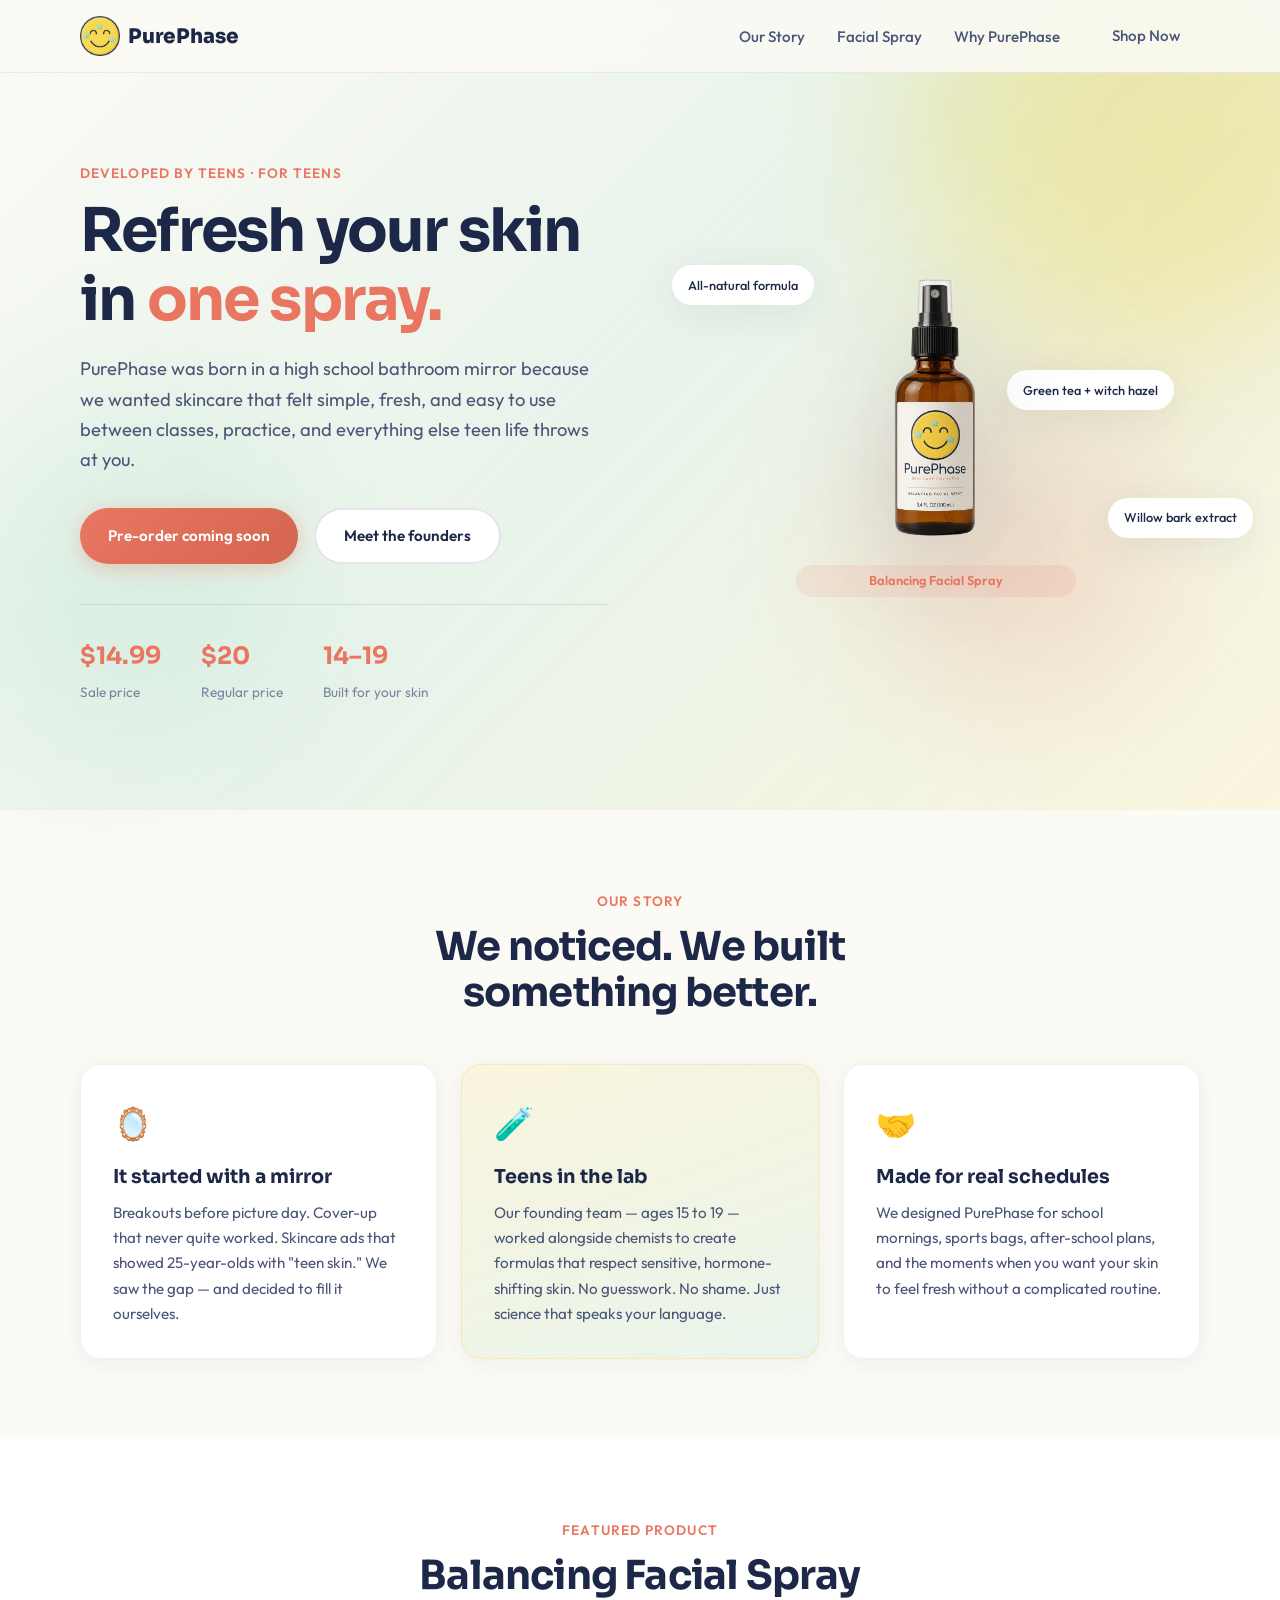
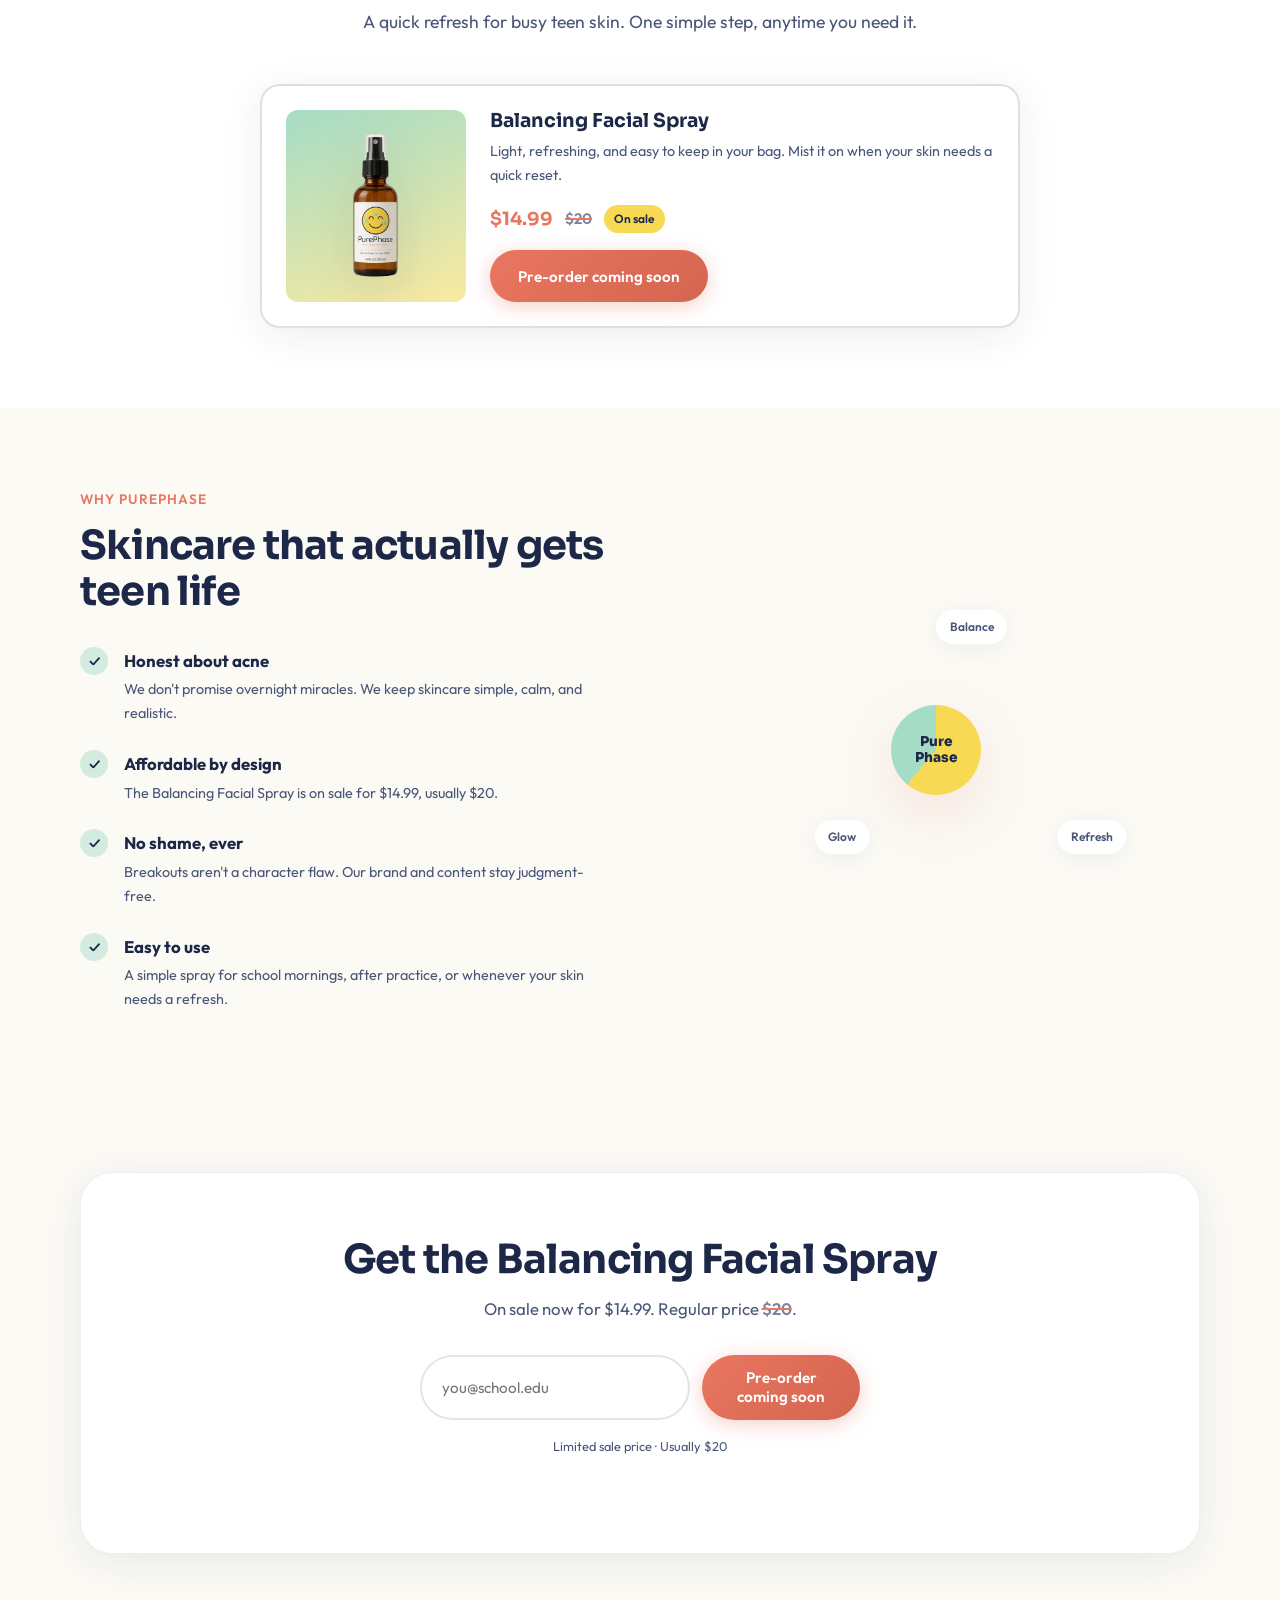
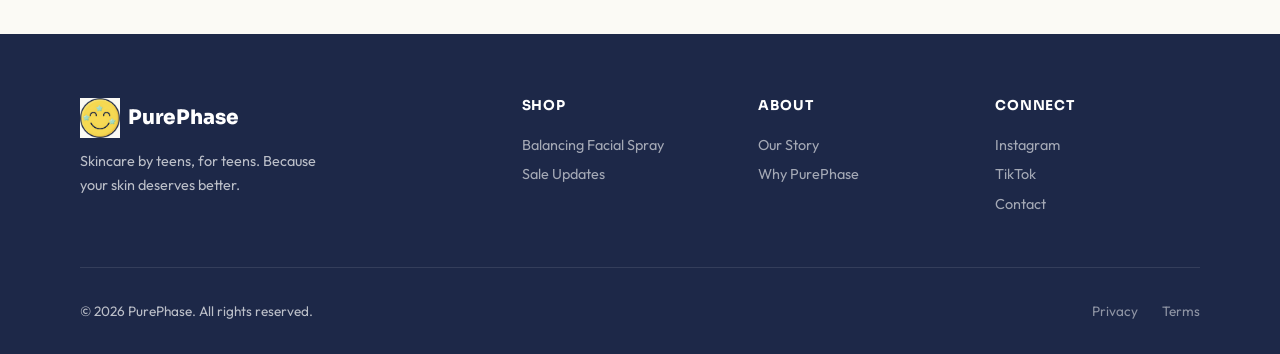
==== index.html @ f0540935 "Add files via upload" ====
<!DOCTYPE html>
<html lang="en">
<head>
  <meta charset="UTF-8">
  <meta name="viewport" content="width=device-width, initial-scale=1.0">
  <meta name="description" content="PurePhase — teen skincare featuring the Balancing Facial Spray. Developed by teens, for teens.">
  <title>PurePhase — Skincare by Teens, for Teens</title>
  <link rel="preconnect" href="https://fonts.googleapis.com">
  <link rel="preconnect" href="https://fonts.gstatic.com" crossorigin>
  <link href="https://fonts.googleapis.com/css2?family=Outfit:wght@300;400;500;600;700&family=Sora:wght@600;700;800&display=swap" rel="stylesheet">
  <link rel="stylesheet" href="styles.css">
</head>
<body>
  <div class="blob blob-1" aria-hidden="true"></div>
  <div class="blob blob-2" aria-hidden="true"></div>
  <div class="blob blob-3" aria-hidden="true"></div>

  <header class="header">
    <nav class="nav container">
      <a href="#" class="logo">
        <!-- Replace assets/images/logo.png with your real logo file -->
        <img src="assets/images/logo.png" alt="" class="logo-img" width="40" height="40">
        <span class="logo-text">PurePhase</span>
      </a>
      <button class="nav-toggle" aria-label="Open menu" aria-expanded="false">
        <span></span><span></span><span></span>
      </button>
      <ul class="nav-links">
        <li><a href="#story">Our Story</a></li>
        <li><a href="#products">Facial Spray</a></li>
        <li><a href="#values">Why PurePhase</a></li>
        <li><a href="#shop" class="btn btn-sm">Shop Now</a></li>
      </ul>
    </nav>
  </header>

  <main>
    <section class="hero">
      <div class="container hero-grid">
        <div class="hero-content">
          <p class="eyebrow">Developed by teens · For teens</p>
          <h1>Refresh your skin in <em>one spray.</em></h1>
          <p class="hero-lead">
            PurePhase was born in a high school bathroom mirror because we wanted skincare that felt simple,
            fresh, and easy to use between classes, practice, and everything else teen life throws at you.
          </p>
          <div class="hero-actions">
            <a href="#shop" class="btn btn-primary">Pre-order coming soon</a>
            <a href="#story" class="btn btn-ghost">Meet the founders</a>
          </div>
          <div class="hero-stats">
            <div class="stat">
              <strong>$14.99</strong>
              <span>Sale price</span>
            </div>
            <div class="stat">
              <strong>$20</strong>
              <span>Regular price</span>
            </div>
            <div class="stat">
              <strong>14–19</strong>
              <span>Built for your skin</span>
            </div>
          </div>
        </div>
        <div class="hero-visual">
          <div class="product-showcase">
            <div class="product-card product-card-main">
              <!-- Replace assets/images/bottle-hero.png with your real product photo -->
              <img
                src="assets/images/bottle-hero.png"
                alt="PurePhase Balancing Facial Spray bottle"
                class="bottle-photo"
                width="280"
                height="420"
              >
              <p class="product-tag">Balancing Facial Spray</p>
            </div>
            <div class="floating-badge badge-1">All-natural formula</div>
            <div class="floating-badge badge-2">Willow bark extract</div>
            <div class="floating-badge badge-3">Green tea + witch hazel</div>
          </div>
        </div>
      </div>
    </section>

    <section id="story" class="story section">
      <div class="container">
        <div class="section-header">
          <p class="eyebrow">Our story</p>
          <h2>We noticed. We built something better.</h2>
        </div>
        <div class="story-grid">
          <div class="story-card">
            <div class="story-icon">🪞</div>
            <h3>It started with a mirror</h3>
            <p>
              Breakouts before picture day. Cover-up that never quite worked. Skincare ads that showed
              25-year-olds with "teen skin." We saw the gap — and decided to fill it ourselves.
            </p>
          </div>
          <div class="story-card story-card-featured">
            <div class="story-icon">🧪</div>
            <h3>Teens in the lab</h3>
            <p>
              Our founding team — ages 15 to 19 — worked alongside chemists to create formulas that
              respect sensitive, hormone-shifting skin. No guesswork. No shame. Just science that speaks your language.
            </p>
          </div>
          <div class="story-card">
            <div class="story-icon">🤝</div>
            <h3>Made for real schedules</h3>
            <p>
              We designed PurePhase for school mornings, sports bags, after-school plans, and the moments
              when you want your skin to feel fresh without a complicated routine.
            </p>
          </div>
        </div>
      </div>
    </section>

    <section id="products" class="products section">
      <div class="container">
        <div class="section-header">
          <p class="eyebrow">Featured product</p>
          <h2>Balancing Facial Spray</h2>
          <p class="section-sub">A quick refresh for busy teen skin. One simple step, anytime you need it.</p>
        </div>
        <div class="product-grid product-grid-single">
          <article class="product-item product-item-featured">
            <div class="product-item-visual product-photo-frame phase-spray">
              <img
                src="assets/images/bottle-hero.png"
                alt="PurePhase Balancing Facial Spray bottle"
                class="product-item-photo"
                width="500"
                height="500"
              >
            </div>
            <div class="product-item-info">
              <h3>Balancing Facial Spray</h3>
              <p>Light, refreshing, and easy to keep in your bag. Mist it on when your skin needs a quick reset.</p>
              <div class="product-meta">
                <span class="price">$14.99</span>
                <span class="old-price">$20</span>
                <span class="badge-accent">On sale</span>
              </div>
              <a href="#shop" class="btn btn-primary product-preorder">Pre-order coming soon</a>
            </div>
          </article>
        </div>
      </div>
    </section>

    <section id="values" class="values section">
      <div class="container values-inner">
        <div class="values-content">
          <p class="eyebrow">Why PurePhase</p>
          <h2>Skincare that actually gets teen life</h2>
          <ul class="values-list">
            <li>
              <span class="check">✓</span>
              <div>
                <strong>Honest about acne</strong>
                <p>We don't promise overnight miracles. We keep skincare simple, calm, and realistic.</p>
              </div>
            </li>
            <li>
              <span class="check">✓</span>
              <div>
                <strong>Affordable by design</strong>
                <p>The Balancing Facial Spray is on sale for $14.99, usually $20.</p>
              </div>
            </li>
            <li>
              <span class="check">✓</span>
              <div>
                <strong>No shame, ever</strong>
                <p>Breakouts aren't a character flaw. Our brand and content stay judgment-free.</p>
              </div>
            </li>
            <li>
              <span class="check">✓</span>
              <div>
                <strong>Easy to use</strong>
                <p>A simple spray for school mornings, after practice, or whenever your skin needs a refresh.</p>
              </div>
            </li>
          </ul>
        </div>
        <div class="values-visual">
          <div class="ingredient-orbit">
            <div class="orbit-center">Pure<br>Phase</div>
            <span class="orbit-item" style="--i:0">Balance</span>
            <span class="orbit-item" style="--i:1">Refresh</span>
            <span class="orbit-item" style="--i:2">Glow</span>
          </div>
        </div>
      </div>
    </section>

    <section id="shop" class="cta section">
      <div class="container cta-inner">
        <h2>Get the Balancing Facial Spray</h2>
        <p>On sale now for $14.99. Regular price <span class="old-price old-price-inline">$20</span>.</p>
        <form class="signup-form" action="#" method="post">
          <label for="email" class="sr-only">Email address</label>
          <input type="email" id="email" name="email" placeholder="you@school.edu" required>
          <button type="submit" class="btn btn-primary">Pre-order coming soon</button>
        </form>
        <p class="cta-note">Limited sale price · Usually $20</p>
      </div>
    </section>
  </main>

  <footer class="footer">
    <div class="container footer-grid">
      <div class="footer-brand">
        <a href="#" class="logo">
          <img src="assets/images/logo.png" alt="" class="logo-img" width="40" height="40">
          <span class="logo-text">PurePhase</span>
        </a>
        <p>Skincare by teens, for teens. Because your skin deserves better.</p>
      </div>
      <div class="footer-links">
        <h4>Shop</h4>
        <ul>
          <li><a href="#products">Balancing Facial Spray</a></li>
          <li><a href="#shop">Sale Updates</a></li>
        </ul>
      </div>
      <div class="footer-links">
        <h4>About</h4>
        <ul>
          <li><a href="#story">Our Story</a></li>
          <li><a href="#values">Why PurePhase</a></li>
        </ul>
      </div>
      <div class="footer-links">
        <h4>Connect</h4>
        <ul>
          <li><a href="#">Instagram</a></li>
          <li><a href="#">TikTok</a></li>
          <li><a href="#">Contact</a></li>
        </ul>
      </div>
    </div>
    <div class="container footer-bottom">
      <p>&copy; 2026 PurePhase. All rights reserved.</p>
      <div class="footer-legal">
        <a href="#">Privacy</a>
        <a href="#">Terms</a>
      </div>
    </div>
  </footer>

  <script src="script.js"></script>
</body>
</html>
---- styles.css ----
/* ── PurePhase Design System ── */
:root {
  --cream: #fbfaf5;
  --white: #ffffff;
  --ink: #1d2848;
  --ink-muted: #4a5678;
  --ink-light: #7a849c;

  --accent: #e97661;
  --accent-deep: #d4654f;
  --logo-gold: #f7d953;
  --logo-mint: #a5dcc5;

  --gradient-hero: linear-gradient(135deg, #fbfaf5 0%, rgba(165, 220, 197, 0.22) 50%, rgba(247, 217, 83, 0.14) 100%);
  --gradient-btn: linear-gradient(135deg, var(--accent), var(--accent-deep));
  --gradient-card: linear-gradient(160deg, rgba(247, 217, 83, 0.14), rgba(165, 220, 197, 0.2));
  --gradient-logo: conic-gradient(var(--logo-gold) 0deg 220deg, var(--logo-mint) 220deg 360deg);

  --radius-sm: 12px;
  --radius-md: 20px;
  --radius-lg: 32px;
  --radius-full: 9999px;

  --shadow-soft: 0 4px 24px rgba(29, 40, 72, 0.06);
  --shadow-card: 0 8px 40px rgba(29, 40, 72, 0.08);
  --shadow-lift: 0 20px 60px rgba(233, 118, 97, 0.18);

  --font-display: 'Sora', system-ui, sans-serif;
  --font-body: 'Outfit', system-ui, sans-serif;

  --header-h: 72px;
}

*, *::before, *::after {
  box-sizing: border-box;
  margin: 0;
  padding: 0;
}

html {
  scroll-behavior: smooth;
}

body {
  font-family: var(--font-body);
  font-size: 1.05rem;
  line-height: 1.65;
  color: var(--ink);
  background: var(--cream);
  overflow-x: hidden;
}

.container {
  width: min(1120px, 92vw);
  margin-inline: auto;
}

.sr-only {
  position: absolute;
  width: 1px;
  height: 1px;
  padding: 0;
  margin: -1px;
  overflow: hidden;
  clip: rect(0, 0, 0, 0);
  border: 0;
}

/* ── Background blobs ── */
.blob {
  position: fixed;
  border-radius: 50%;
  filter: blur(80px);
  opacity: 0.45;
  pointer-events: none;
  z-index: -1;
}

.blob-1 {
  width: 480px;
  height: 480px;
  background: var(--logo-gold);
  top: -120px;
  right: -100px;
  animation: float 18s ease-in-out infinite;
}

.blob-2 {
  width: 360px;
  height: 360px;
  background: var(--logo-mint);
  bottom: 20%;
  left: -80px;
  animation: float 22s ease-in-out infinite reverse;
}

.blob-3 {
  width: 280px;
  height: 280px;
  background: var(--accent);
  top: 45%;
  right: 10%;
  animation: float 16s ease-in-out infinite 2s;
  opacity: 0.25;
}

@keyframes float {
  0%, 100% { transform: translate(0, 0) scale(1); }
  33% { transform: translate(30px, -20px) scale(1.05); }
  66% { transform: translate(-20px, 15px) scale(0.95); }
}

/* ── Typography ── */
h1, h2, h3, h4 {
  font-family: var(--font-display);
  line-height: 1.15;
  font-weight: 700;
}

h1 {
  font-size: clamp(2.4rem, 5.5vw, 3.75rem);
  letter-spacing: -0.03em;
}

h1 em {
  font-style: normal;
  color: var(--accent);
}

h2 {
  font-size: clamp(1.75rem, 3.5vw, 2.5rem);
  letter-spacing: -0.02em;
}

h3 {
  font-size: 1.2rem;
}

.eyebrow {
  font-size: 0.85rem;
  font-weight: 600;
  letter-spacing: 0.08em;
  text-transform: uppercase;
  color: var(--accent);
  margin-bottom: 0.75rem;
}

.section-sub {
  color: var(--ink-muted);
  margin-top: 0.5rem;
  font-size: 1.1rem;
}

/* ── Buttons ── */
.btn {
  display: inline-flex;
  align-items: center;
  justify-content: center;
  padding: 0.85rem 1.75rem;
  border-radius: var(--radius-full);
  font-family: var(--font-body);
  font-size: 0.95rem;
  font-weight: 600;
  text-decoration: none;
  border: none;
  cursor: pointer;
  transition: transform 0.2s, box-shadow 0.2s;
}

.btn:hover {
  transform: translateY(-2px);
}

.btn-primary {
  background: var(--gradient-btn);
  color: var(--white);
  box-shadow: 0 4px 20px rgba(233, 118, 97, 0.35);
}

.btn-primary:hover {
  box-shadow: var(--shadow-lift);
}

.btn:disabled,
.btn[aria-disabled="true"] {
  cursor: not-allowed;
  opacity: 0.78;
  transform: none;
}

.btn:disabled:hover,
.btn[aria-disabled="true"]:hover {
  box-shadow: 0 4px 20px rgba(233, 118, 97, 0.35);
  transform: none;
}

.btn-ghost {
  background: var(--white);
  color: var(--ink);
  border: 2px solid rgba(29, 40, 72, 0.12);
}

.btn-sm {
  padding: 0.55rem 1.25rem;
  font-size: 0.875rem;
}

/* ── Header ── */
.header {
  position: fixed;
  top: 0;
  left: 0;
  right: 0;
  z-index: 100;
  background: rgba(251, 250, 245, 0.88);
  backdrop-filter: blur(16px);
  border-bottom: 1px solid rgba(29, 40, 72, 0.08);
}

.nav {
  display: flex;
  align-items: center;
  justify-content: space-between;
  height: var(--header-h);
}

.logo {
  display: flex;
  align-items: center;
  gap: 0.5rem;
  font-family: var(--font-display);
  font-weight: 800;
  font-size: 1.25rem;
  color: var(--ink);
  text-decoration: none;
}

.logo-img {
  display: block;
  flex-shrink: 0;
  width: 40px;
  height: 40px;
  object-fit: contain;
}

/* Hide the text label if your logo file is a full wordmark */
.logo.logo-full .logo-text {
  display: none;
}

.logo.logo-full .logo-img {
  width: auto;
  height: 36px;
  max-width: 160px;
}

.nav-links {
  display: flex;
  align-items: center;
  gap: 2rem;
  list-style: none;
}

.nav-links a {
  color: var(--ink-muted);
  text-decoration: none;
  font-weight: 500;
  font-size: 0.95rem;
  transition: color 0.2s;
}

.nav-links a:hover {
  color: var(--accent);
}

.nav-toggle {
  display: none;
  flex-direction: column;
  gap: 5px;
  background: none;
  border: none;
  cursor: pointer;
  padding: 4px;
}

.nav-toggle span {
  display: block;
  width: 24px;
  height: 2px;
  background: var(--ink);
  border-radius: 2px;
  transition: transform 0.3s, opacity 0.3s;
}

/* ── Hero ── */
.hero {
  padding: calc(var(--header-h) + 4rem) 0 5rem;
  background: var(--gradient-hero);
  min-height: 90vh;
  display: flex;
  align-items: center;
}

.hero-grid {
  display: grid;
  grid-template-columns: 1fr 1fr;
  gap: 4rem;
  align-items: center;
}

.hero-lead {
  font-size: 1.15rem;
  color: var(--ink-muted);
  margin: 1.25rem 0 2rem;
  max-width: 32rem;
}

.hero-actions {
  display: flex;
  flex-wrap: wrap;
  gap: 1rem;
  margin-bottom: 2.5rem;
}

.hero-stats {
  display: flex;
  gap: 2.5rem;
  padding-top: 2rem;
  border-top: 1px solid rgba(29, 40, 72, 0.1);
}

.stat strong {
  display: block;
  font-family: var(--font-display);
  font-size: 1.5rem;
  color: var(--accent);
}

.stat span {
  font-size: 0.85rem;
  color: var(--ink-light);
}

/* Product showcase */
.product-showcase {
  position: relative;
  display: flex;
  justify-content: center;
  align-items: center;
  min-height: 420px;
}

.product-card-main {
  position: relative;
  z-index: 2;
  text-align: center;
}

.bottle-photo {
  display: block;
  width: min(280px, 70vw);
  height: auto;
  margin: 0 auto;
  object-fit: contain;
  filter: drop-shadow(0 24px 48px rgba(29, 40, 72, 0.15));
}

.product-tag {
  text-align: center;
  margin-top: 1rem;
  font-size: 0.8rem;
  font-weight: 600;
  color: var(--accent);
  background: rgba(233, 118, 97, 0.12);
  padding: 0.35rem 1rem;
  border-radius: var(--radius-full);
  display: inline-block;
  width: 100%;
}

.floating-badge {
  position: absolute;
  background: var(--white);
  padding: 0.6rem 1rem;
  border-radius: var(--radius-full);
  font-size: 0.8rem;
  font-weight: 500;
  box-shadow: var(--shadow-card);
  white-space: nowrap;
  animation: bob 4s ease-in-out infinite;
}

.badge-1 { top: 10%; left: 0; animation-delay: 0s; }
.badge-2 { bottom: 25%; right: -10%; animation-delay: 1s; }
.badge-3 { top: 35%; right: 5%; animation-delay: 2s; }

@keyframes bob {
  0%, 100% { transform: translateY(0); }
  50% { transform: translateY(-8px); }
}

/* ── Sections ── */
.section {
  padding: 5rem 0;
}

.section-header {
  text-align: center;
  max-width: 560px;
  margin: 0 auto 3rem;
}

/* ── Story ── */
.story-grid {
  display: grid;
  grid-template-columns: repeat(3, 1fr);
  gap: 1.5rem;
}

.story-card {
  background: var(--white);
  border-radius: var(--radius-md);
  padding: 2rem;
  box-shadow: var(--shadow-soft);
  border: 1px solid rgba(29, 40, 72, 0.06);
  transition: transform 0.3s, box-shadow 0.3s;
}

.story-card:hover {
  transform: translateY(-4px);
  box-shadow: var(--shadow-card);
}

.story-card-featured {
  background: var(--gradient-card);
  border-color: rgba(247, 217, 83, 0.35);
}

.story-icon {
  font-size: 2rem;
  margin-bottom: 1rem;
}

.story-card h3 {
  margin-bottom: 0.75rem;
}

.story-card p {
  color: var(--ink-muted);
  font-size: 0.95rem;
}

/* ── Products ── */
.products {
  background: var(--white);
}

.product-grid {
  display: grid;
  grid-template-columns: repeat(2, 1fr);
  gap: 1.5rem;
}

.product-grid-single {
  grid-template-columns: minmax(0, 760px);
  justify-content: center;
}

.product-item {
  display: flex;
  gap: 1.5rem;
  background: var(--cream);
  border-radius: var(--radius-md);
  padding: 1.5rem;
  border: 1px solid rgba(29, 40, 72, 0.06);
  transition: transform 0.3s, box-shadow 0.3s;
}

.product-item:hover {
  transform: translateY(-3px);
  box-shadow: var(--shadow-soft);
}

.product-item-bundle {
  grid-column: 1 / -1;
  background: var(--gradient-card);
  border-color: rgba(165, 220, 197, 0.4);
}

.product-item-featured {
  background: var(--white);
  border: 2px solid rgba(29, 40, 72, 0.14);
  box-shadow: var(--shadow-card);
}

.product-item-visual {
  flex-shrink: 0;
  width: 180px;
  aspect-ratio: 1 / 1;
  border-radius: var(--radius-sm);
  display: flex;
  align-items: center;
  justify-content: center;
  padding: 0.75rem;
}

.product-photo-frame {
  overflow: hidden;
}

.product-item-photo {
  display: block;
  width: 100%;
  height: 100%;
  object-fit: contain;
  filter: drop-shadow(0 14px 24px rgba(29, 40, 72, 0.12));
}

.phase-1 { background: linear-gradient(160deg, rgba(165, 220, 197, 0.5), var(--logo-mint)); }
.phase-2 { background: linear-gradient(160deg, rgba(247, 217, 83, 0.4), var(--logo-gold)); }
.phase-3 { background: linear-gradient(160deg, rgba(233, 118, 97, 0.25), rgba(233, 118, 97, 0.45)); }
.phase-bundle { background: linear-gradient(160deg, var(--logo-mint), var(--logo-gold), rgba(233, 118, 97, 0.3)); }
.phase-spray { background: linear-gradient(160deg, var(--logo-mint), rgba(247, 217, 83, 0.55)); }

.step {
  font-family: var(--font-display);
  font-weight: 800;
  font-size: 1.25rem;
  color: rgba(29, 40, 72, 0.2);
}

.product-item-info h3 {
  margin-bottom: 0.5rem;
}

.product-item-info p {
  color: var(--ink-muted);
  font-size: 0.9rem;
  margin-bottom: 1rem;
}

.product-meta {
  display: flex;
  align-items: center;
  gap: 0.75rem;
}

.product-preorder {
  margin-top: 1rem;
}

.price {
  font-family: var(--font-display);
  font-weight: 700;
  font-size: 1.15rem;
  color: var(--accent);
}

.old-price {
  color: var(--ink-light);
  font-size: 0.95rem;
  font-weight: 600;
  display: inline-block;
  text-decoration: line-through;
  text-decoration-thickness: 2px;
  text-decoration-color: var(--accent);
}

.old-price-inline {
  font-size: inherit;
}

.badge-soft {
  font-size: 0.75rem;
  font-weight: 500;
  padding: 0.25rem 0.65rem;
  background: rgba(165, 220, 197, 0.35);
  color: var(--ink);
  border-radius: var(--radius-full);
}

.badge-accent {
  font-size: 0.75rem;
  font-weight: 600;
  padding: 0.25rem 0.65rem;
  background: var(--logo-gold);
  color: var(--ink);
  border-radius: var(--radius-full);
}

/* ── Values ── */
.values-inner {
  display: grid;
  grid-template-columns: 1fr 1fr;
  gap: 4rem;
  align-items: center;
}

.values-list {
  list-style: none;
  margin-top: 2rem;
  display: flex;
  flex-direction: column;
  gap: 1.5rem;
}

.values-list li {
  display: flex;
  gap: 1rem;
  align-items: flex-start;
}

.check {
  flex-shrink: 0;
  width: 28px;
  height: 28px;
  display: flex;
  align-items: center;
  justify-content: center;
  background: rgba(165, 220, 197, 0.45);
  color: var(--ink);
  border-radius: 50%;
  font-size: 0.85rem;
  font-weight: 700;
}

.values-list strong {
  display: block;
  margin-bottom: 0.25rem;
}

.values-list p {
  color: var(--ink-muted);
  font-size: 0.9rem;
}

/* Ingredient orbit */
.ingredient-orbit {
  position: relative;
  --orbit-radius: 140px;
  width: 320px;
  height: 320px;
  margin: 0 auto;
}

.orbit-center {
  position: absolute;
  top: 50%;
  left: 50%;
  transform: translate(-50%, -50%);
  width: 90px;
  height: 90px;
  background: var(--gradient-logo);
  color: var(--ink);
  border-radius: 50%;
  display: flex;
  align-items: center;
  justify-content: center;
  font-family: var(--font-display);
  font-weight: 800;
  font-size: 0.85rem;
  text-align: center;
  line-height: 1.2;
  box-shadow: var(--shadow-lift);
}

.orbit-item {
  position: absolute;
  top: 50%;
  left: 50%;
  padding: 0.45rem 0.85rem;
  background: var(--white);
  border-radius: var(--radius-full);
  font-size: 0.75rem;
  font-weight: 600;
  color: var(--ink-muted);
  box-shadow: var(--shadow-soft);
  white-space: nowrap;
  transform: rotate(calc(var(--i) * 120deg)) translateY(calc(var(--orbit-radius) * -1)) rotate(calc(var(--i) * -120deg));
  animation: orbit 30s linear infinite;
}

@keyframes orbit {
  from { transform: rotate(calc(var(--i) * 120deg)) translateY(calc(var(--orbit-radius) * -1)) rotate(calc(var(--i) * -120deg)); }
  to { transform: rotate(calc(var(--i) * 120deg + 360deg)) translateY(calc(var(--orbit-radius) * -1)) rotate(calc(var(--i) * -120deg - 360deg)); }
}

/* ── CTA ── */
.cta-inner {
  text-align: center;
  background: var(--white);
  border-radius: var(--radius-lg);
  padding: 4rem 2rem;
  box-shadow: var(--shadow-card);
  border: 1px solid rgba(29, 40, 72, 0.08);
}

.cta-inner h2 {
  margin-bottom: 0.75rem;
}

.cta-inner > p {
  color: var(--ink-muted);
  max-width: 480px;
  margin: 0 auto 2rem;
}

.signup-form {
  display: flex;
  gap: 0.75rem;
  max-width: 440px;
  margin: 0 auto 1rem;
}

.signup-form input {
  flex: 1;
  padding: 0.85rem 1.25rem;
  border: 2px solid rgba(29, 40, 72, 0.12);
  border-radius: var(--radius-full);
  font-family: var(--font-body);
  font-size: 0.95rem;
  outline: none;
  transition: border-color 0.2s;
}

.signup-form input:focus {
  border-color: var(--accent);
}

.cta-note {
  font-size: 0.8rem;
  color: var(--ink-light);
}

/* ── Footer ── */
.footer {
  background: var(--ink);
  color: rgba(255, 255, 255, 0.7);
  padding: 4rem 0 2rem;
}

.footer .logo {
  color: var(--white);
  margin-bottom: 0.75rem;
}

.footer-brand p {
  font-size: 0.9rem;
  max-width: 260px;
}

.footer-grid {
  display: grid;
  grid-template-columns: 2fr 1fr 1fr 1fr;
  gap: 2rem;
  margin-bottom: 3rem;
}

.footer-links h4 {
  color: var(--white);
  font-size: 0.85rem;
  margin-bottom: 1rem;
  text-transform: uppercase;
  letter-spacing: 0.06em;
}

.footer-links ul {
  list-style: none;
}

.footer-links a {
  color: rgba(255, 255, 255, 0.6);
  text-decoration: none;
  font-size: 0.9rem;
  line-height: 2;
  transition: color 0.2s;
}

.footer-links a:hover {
  color: var(--logo-gold);
}

.footer-bottom {
  display: flex;
  justify-content: space-between;
  align-items: center;
  padding-top: 2rem;
  border-top: 1px solid rgba(255, 255, 255, 0.1);
  font-size: 0.85rem;
}

.footer-legal {
  display: flex;
  gap: 1.5rem;
}

.footer-legal a {
  color: rgba(255, 255, 255, 0.5);
  text-decoration: none;
}

.footer-legal a:hover {
  color: var(--logo-gold);
}

/* ── Scroll reveal ── */
.reveal {
  opacity: 0;
  transform: translateY(24px);
  transition: opacity 0.6s ease, transform 0.6s ease;
}

.reveal.visible {
  opacity: 1;
  transform: translateY(0);
}

/* ── Responsive ── */
@media (max-width: 900px) {
  .hero-grid,
  .values-inner {
    grid-template-columns: 1fr;
    gap: 3rem;
  }

  .hero-visual {
    order: -1;
  }

  .product-showcase {
    min-height: 320px;
  }

  .story-grid {
    grid-template-columns: 1fr;
  }

  .product-grid {
    grid-template-columns: 1fr;
  }

  .footer-grid {
    grid-template-columns: 1fr 1fr;
  }

  .ingredient-orbit {
    --orbit-radius: 120px;
    width: 280px;
    height: 280px;
  }
}

@media (max-width: 640px) {
  .nav-toggle {
    display: flex;
  }

  .nav-links {
    position: fixed;
    top: var(--header-h);
    left: 0;
    right: 0;
    flex-direction: column;
    background: rgba(251, 250, 245, 0.98);
    backdrop-filter: blur(16px);
    padding: 1.5rem;
    gap: 1rem;
    border-bottom: 1px solid rgba(29, 40, 72, 0.08);
    transform: translateY(-120%);
    opacity: 0;
    pointer-events: none;
    transition: transform 0.3s, opacity 0.3s;
  }

  .nav-links.open {
    transform: translateY(0);
    opacity: 1;
    pointer-events: auto;
  }

  .nav-toggle[aria-expanded="true"] span:nth-child(1) {
    transform: translateY(7px) rotate(45deg);
  }

  .nav-toggle[aria-expanded="true"] span:nth-child(2) {
    opacity: 0;
  }

  .nav-toggle[aria-expanded="true"] span:nth-child(3) {
    transform: translateY(-7px) rotate(-45deg);
  }

  .hero-stats {
    flex-direction: column;
    gap: 1rem;
  }

  .product-item {
    flex-direction: column;
  }

  .product-item-visual {
    width: 100%;
    max-width: 220px;
    margin-inline: auto;
  }

  .product-meta {
    flex-wrap: wrap;
  }

  .signup-form {
    flex-direction: column;
  }

  .footer-grid {
    grid-template-columns: 1fr;
  }

  .footer-bottom {
    flex-direction: column;
    gap: 1rem;
    text-align: center;
  }

  .floating-badge {
    font-size: 0.7rem;
    padding: 0.45rem 0.75rem;
  }

  .badge-2 { right: 0; }
}

@media (prefers-reduced-motion: reduce) {
  html {
    scroll-behavior: auto;
  }

  *,
  *::before,
  *::after {
    animation-duration: 0.01ms !important;
    animation-iteration-count: 1 !important;
    transition-duration: 0.01ms !important;
  }
}
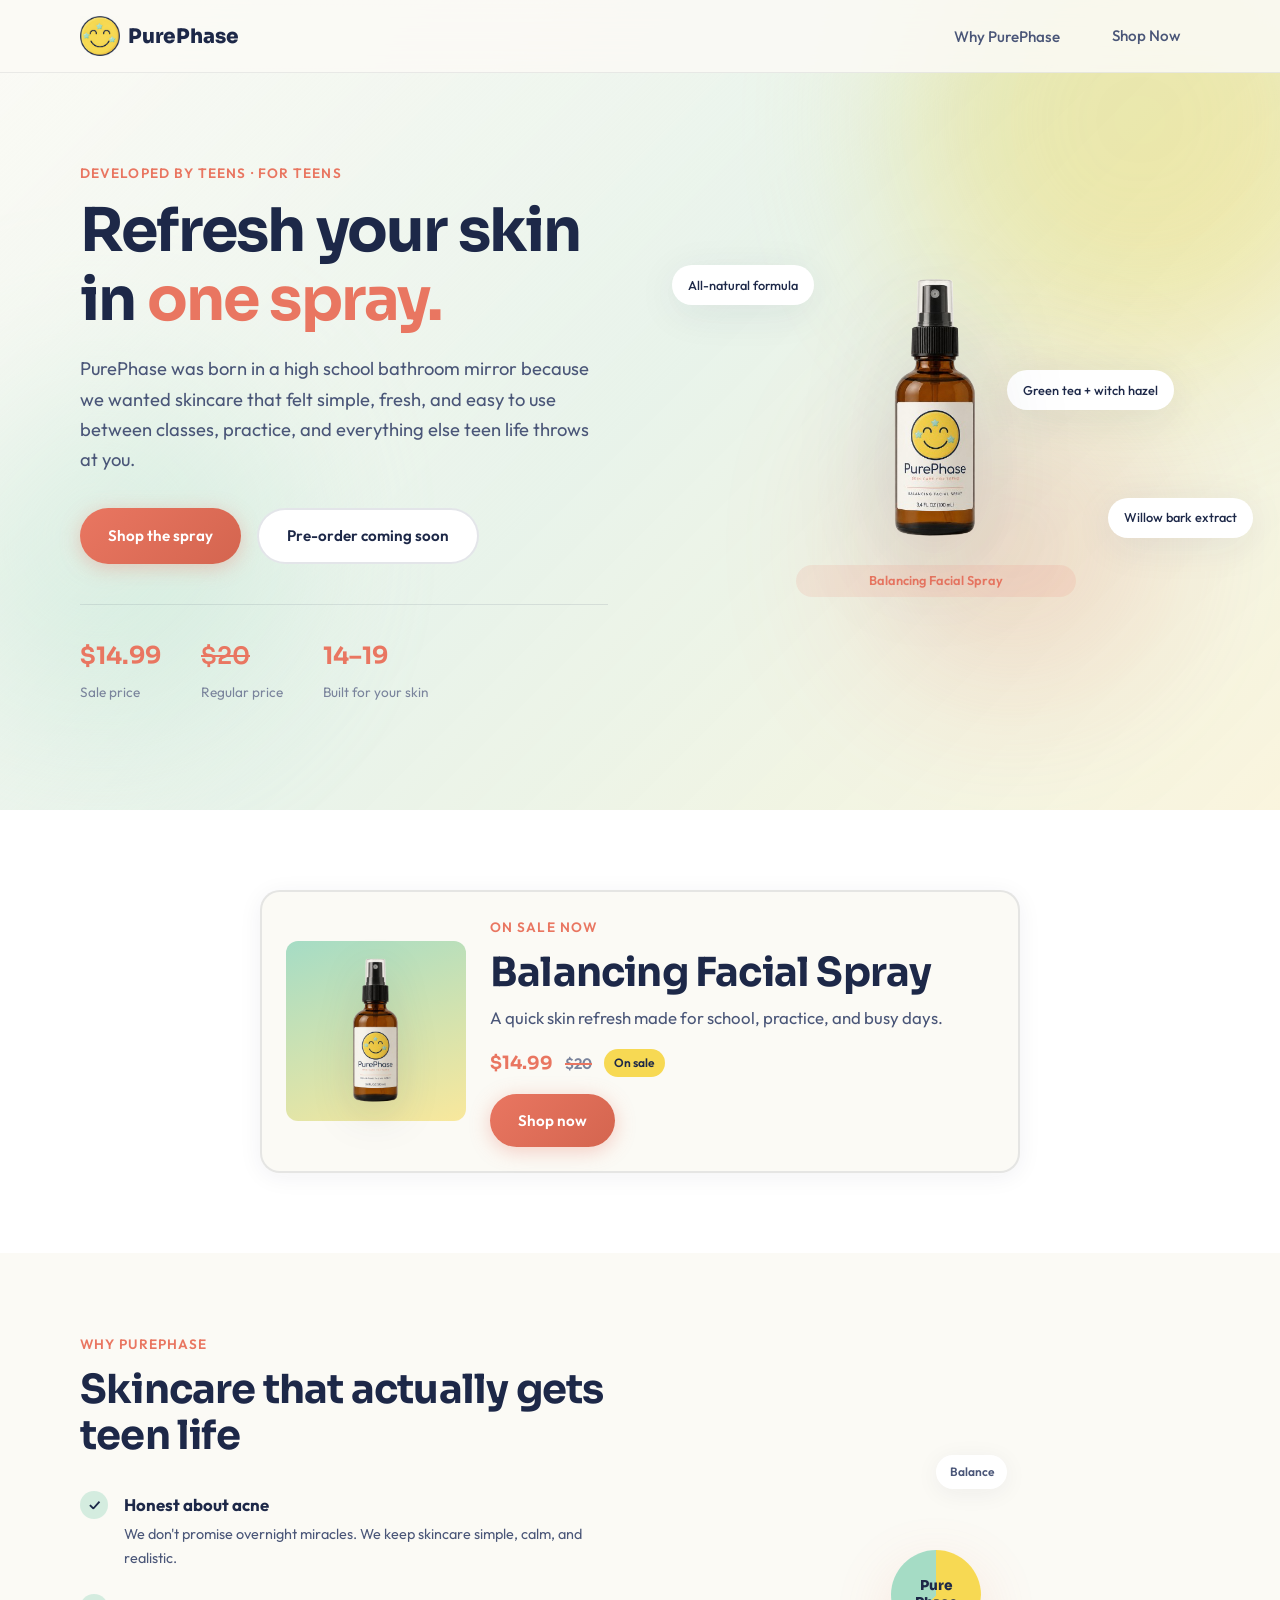
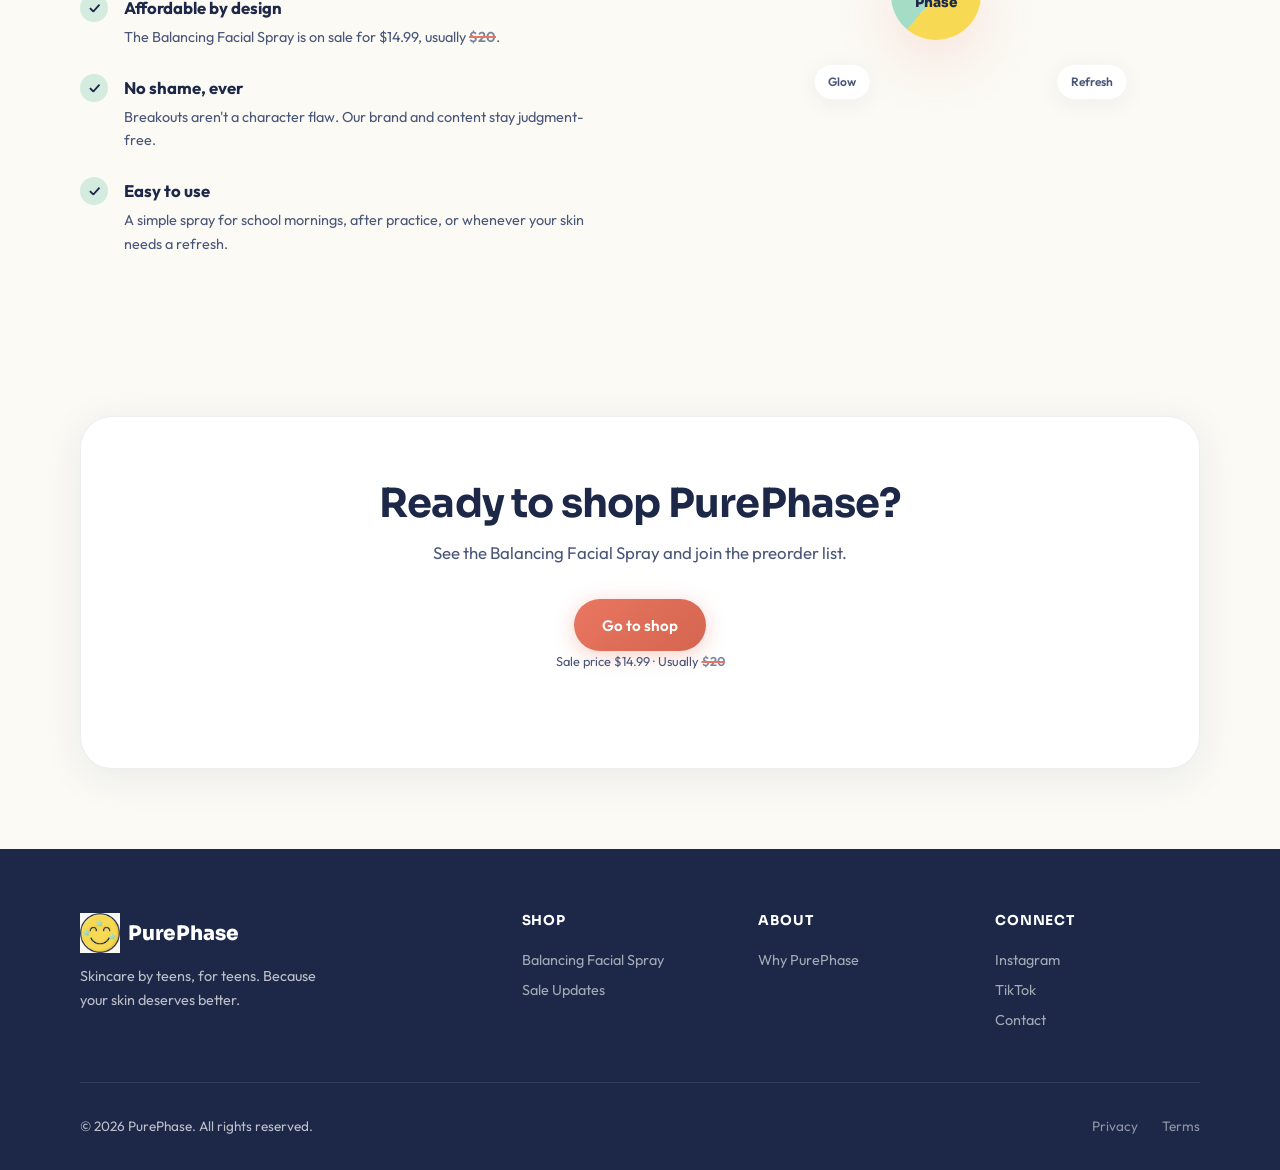
==== commit 61aebdc9: "Add files via upload" ====
--- a/index.html
+++ b/index.html
@@ -10,14 +10,14 @@
   <link href="https://fonts.googleapis.com/css2?family=Outfit:wght@300;400;500;600;700&family=Sora:wght@600;700;800&display=swap" rel="stylesheet">
   <link rel="stylesheet" href="styles.css">
 </head>
-<body>
+<body id="top">
   <div class="blob blob-1" aria-hidden="true"></div>
   <div class="blob blob-2" aria-hidden="true"></div>
   <div class="blob blob-3" aria-hidden="true"></div>
 
   <header class="header">
     <nav class="nav container">
-      <a href="#" class="logo">
+      <a href="index.html" class="logo">
         <!-- Replace assets/images/logo.png with your real logo file -->
         <img src="assets/images/logo.png" alt="" class="logo-img" width="40" height="40">
         <span class="logo-text">PurePhase</span>
@@ -26,10 +26,8 @@
         <span></span><span></span><span></span>
       </button>
       <ul class="nav-links">
-        <li><a href="#story">Our Story</a></li>
-        <li><a href="#products">Facial Spray</a></li>
         <li><a href="#values">Why PurePhase</a></li>
-        <li><a href="#shop" class="btn btn-sm">Shop Now</a></li>
+        <li><a href="shop.html" class="btn btn-sm">Shop Now</a></li>
       </ul>
     </nav>
   </header>
@@ -45,8 +43,8 @@
             fresh, and easy to use between classes, practice, and everything else teen life throws at you.
           </p>
           <div class="hero-actions">
-            <a href="#shop" class="btn btn-primary">Pre-order coming soon</a>
-            <a href="#story" class="btn btn-ghost">Meet the founders</a>
+            <a href="shop.html" class="btn btn-primary">Shop the spray</a>
+            <a href="shop.html" class="btn btn-ghost">Pre-order coming soon</a>
           </div>
           <div class="hero-stats">
             <div class="stat">
@@ -54,7 +52,7 @@
               <span>Sale price</span>
             </div>
             <div class="stat">
-              <strong>$20</strong>
+              <strong class="old-price stat-old-price">$20</strong>
               <span>Regular price</span>
             </div>
             <div class="stat">
@@ -84,70 +82,26 @@
       </div>
     </section>
 
-    <section id="story" class="story section">
-      <div class="container">
-        <div class="section-header">
-          <p class="eyebrow">Our story</p>
-          <h2>We noticed. We built something better.</h2>
-        </div>
-        <div class="story-grid">
-          <div class="story-card">
-            <div class="story-icon">🪞</div>
-            <h3>It started with a mirror</h3>
-            <p>
-              Breakouts before picture day. Cover-up that never quite worked. Skincare ads that showed
-              25-year-olds with "teen skin." We saw the gap — and decided to fill it ourselves.
-            </p>
-          </div>
-          <div class="story-card story-card-featured">
-            <div class="story-icon">🧪</div>
-            <h3>Teens in the lab</h3>
-            <p>
-              Our founding team — ages 15 to 19 — worked alongside chemists to create formulas that
-              respect sensitive, hormone-shifting skin. No guesswork. No shame. Just science that speaks your language.
-            </p>
-          </div>
-          <div class="story-card">
-            <div class="story-icon">🤝</div>
-            <h3>Made for real schedules</h3>
-            <p>
-              We designed PurePhase for school mornings, sports bags, after-school plans, and the moments
-              when you want your skin to feel fresh without a complicated routine.
-            </p>
-          </div>
-        </div>
-      </div>
-    </section>
-
-    <section id="products" class="products section">
-      <div class="container">
-        <div class="section-header">
-          <p class="eyebrow">Featured product</p>
+    <section class="product-glimpse section">
+      <div class="container glimpse-inner">
+        <div class="glimpse-photo phase-spray">
+          <img
+            src="assets/images/bottle-hero.png"
+            alt="PurePhase Balancing Facial Spray bottle"
+            width="500"
+            height="500"
+          >
+        </div>
+        <div class="glimpse-content">
+          <p class="eyebrow">On sale now</p>
           <h2>Balancing Facial Spray</h2>
-          <p class="section-sub">A quick refresh for busy teen skin. One simple step, anytime you need it.</p>
-        </div>
-        <div class="product-grid product-grid-single">
-          <article class="product-item product-item-featured">
-            <div class="product-item-visual product-photo-frame phase-spray">
-              <img
-                src="assets/images/bottle-hero.png"
-                alt="PurePhase Balancing Facial Spray bottle"
-                class="product-item-photo"
-                width="500"
-                height="500"
-              >
-            </div>
-            <div class="product-item-info">
-              <h3>Balancing Facial Spray</h3>
-              <p>Light, refreshing, and easy to keep in your bag. Mist it on when your skin needs a quick reset.</p>
-              <div class="product-meta">
-                <span class="price">$14.99</span>
-                <span class="old-price">$20</span>
-                <span class="badge-accent">On sale</span>
-              </div>
-              <a href="#shop" class="btn btn-primary product-preorder">Pre-order coming soon</a>
-            </div>
-          </article>
+          <p>A quick skin refresh made for school, practice, and busy days.</p>
+          <div class="product-meta">
+            <span class="price">$14.99</span>
+            <span class="old-price">$20</span>
+            <span class="badge-accent">On sale</span>
+          </div>
+          <a href="shop.html" class="btn btn-primary product-preorder">Shop now</a>
         </div>
       </div>
     </section>
@@ -169,7 +123,7 @@
               <span class="check">✓</span>
               <div>
                 <strong>Affordable by design</strong>
-                <p>The Balancing Facial Spray is on sale for $14.99, usually $20.</p>
+                <p>The Balancing Facial Spray is on sale for $14.99, usually <span class="old-price old-price-inline">$20</span>.</p>
               </div>
             </li>
             <li>
@@ -199,16 +153,12 @@
       </div>
     </section>
 
-    <section id="shop" class="cta section">
+    <section class="cta section">
       <div class="container cta-inner">
-        <h2>Get the Balancing Facial Spray</h2>
-        <p>On sale now for $14.99. Regular price <span class="old-price old-price-inline">$20</span>.</p>
-        <form class="signup-form" action="#" method="post">
-          <label for="email" class="sr-only">Email address</label>
-          <input type="email" id="email" name="email" placeholder="you@school.edu" required>
-          <button type="submit" class="btn btn-primary">Pre-order coming soon</button>
-        </form>
-        <p class="cta-note">Limited sale price · Usually $20</p>
+        <h2>Ready to shop PurePhase?</h2>
+        <p>See the Balancing Facial Spray and join the preorder list.</p>
+        <a href="shop.html" class="btn btn-primary">Go to shop</a>
+        <p class="cta-note">Sale price $14.99 · Usually <span class="old-price old-price-inline">$20</span></p>
       </div>
     </section>
   </main>
@@ -216,7 +166,7 @@
   <footer class="footer">
     <div class="container footer-grid">
       <div class="footer-brand">
-        <a href="#" class="logo">
+        <a href="index.html" class="logo">
           <img src="assets/images/logo.png" alt="" class="logo-img" width="40" height="40">
           <span class="logo-text">PurePhase</span>
         </a>
@@ -225,14 +175,13 @@
       <div class="footer-links">
         <h4>Shop</h4>
         <ul>
-          <li><a href="#products">Balancing Facial Spray</a></li>
-          <li><a href="#shop">Sale Updates</a></li>
+          <li><a href="shop.html">Balancing Facial Spray</a></li>
+          <li><a href="shop.html">Sale Updates</a></li>
         </ul>
       </div>
       <div class="footer-links">
         <h4>About</h4>
         <ul>
-          <li><a href="#story">Our Story</a></li>
           <li><a href="#values">Why PurePhase</a></li>
         </ul>
       </div>
--- a/styles.css
+++ b/styles.css
@@ -549,6 +549,97 @@
   margin-top: 1rem;
 }
 
+.product-glimpse {
+  background: var(--white);
+}
+
+.glimpse-inner {
+  display: grid;
+  grid-template-columns: 180px 1fr;
+  gap: 1.5rem;
+  align-items: center;
+  max-width: 760px;
+  background: var(--cream);
+  border: 2px solid rgba(29, 40, 72, 0.1);
+  border-radius: var(--radius-md);
+  padding: 1.5rem;
+  box-shadow: var(--shadow-soft);
+}
+
+.glimpse-photo {
+  aspect-ratio: 1 / 1;
+  border-radius: var(--radius-sm);
+  padding: 0.75rem;
+  display: flex;
+  align-items: center;
+  justify-content: center;
+}
+
+.glimpse-photo img {
+  display: block;
+  width: 100%;
+  height: 100%;
+  object-fit: contain;
+  filter: drop-shadow(0 12px 20px rgba(29, 40, 72, 0.12));
+}
+
+.glimpse-content h2 {
+  margin-bottom: 0.5rem;
+}
+
+.glimpse-content p:not(.eyebrow) {
+  color: var(--ink-muted);
+  margin-bottom: 1rem;
+}
+
+.shop-page {
+  padding-top: calc(var(--header-h) + 4rem);
+  background: var(--gradient-hero);
+}
+
+.shop-page .section-header {
+  margin-bottom: 2rem;
+}
+
+.shop-product-card {
+  max-width: 900px;
+  margin-inline: auto;
+  align-items: center;
+}
+
+.shop-product-card .product-item-visual {
+  width: min(320px, 42vw);
+}
+
+.shop-product-card .price {
+  font-size: 1.45rem;
+}
+
+.shop-benefits {
+  list-style: none;
+  margin: 1.25rem 0 0;
+  display: flex;
+  flex-direction: column;
+  gap: 0.75rem;
+}
+
+.shop-benefits li {
+  color: var(--ink-muted);
+  font-size: 0.95rem;
+  display: flex;
+  gap: 0.6rem;
+}
+
+.shop-benefits li::before {
+  content: '';
+  width: 8px;
+  height: 8px;
+  flex-shrink: 0;
+  margin-top: 0.55rem;
+  background: var(--accent);
+  border-radius: 50%;
+}
+
 .price {
   font-family: var(--font-display);
   font-weight: 700;
@@ -568,6 +659,10 @@
 
 .old-price-inline {
   font-size: inherit;
+}
+
+.stat-old-price {
+  font-size: 1.5rem;
 }
 
 .badge-soft {
@@ -837,6 +932,25 @@
 
   .product-grid {
     grid-template-columns: 1fr;
+  }
+
+  .glimpse-inner {
+    grid-template-columns: 1fr;
+    text-align: center;
+  }
+
+  .glimpse-photo {
+    width: min(220px, 100%);
+    margin-inline: auto;
+  }
+
+  .glimpse-content .product-meta {
+    justify-content: center;
+  }
+
+  .shop-product-card .product-item-visual {
+    width: 100%;
+    max-width: 280px;
   }
 
   .footer-grid {
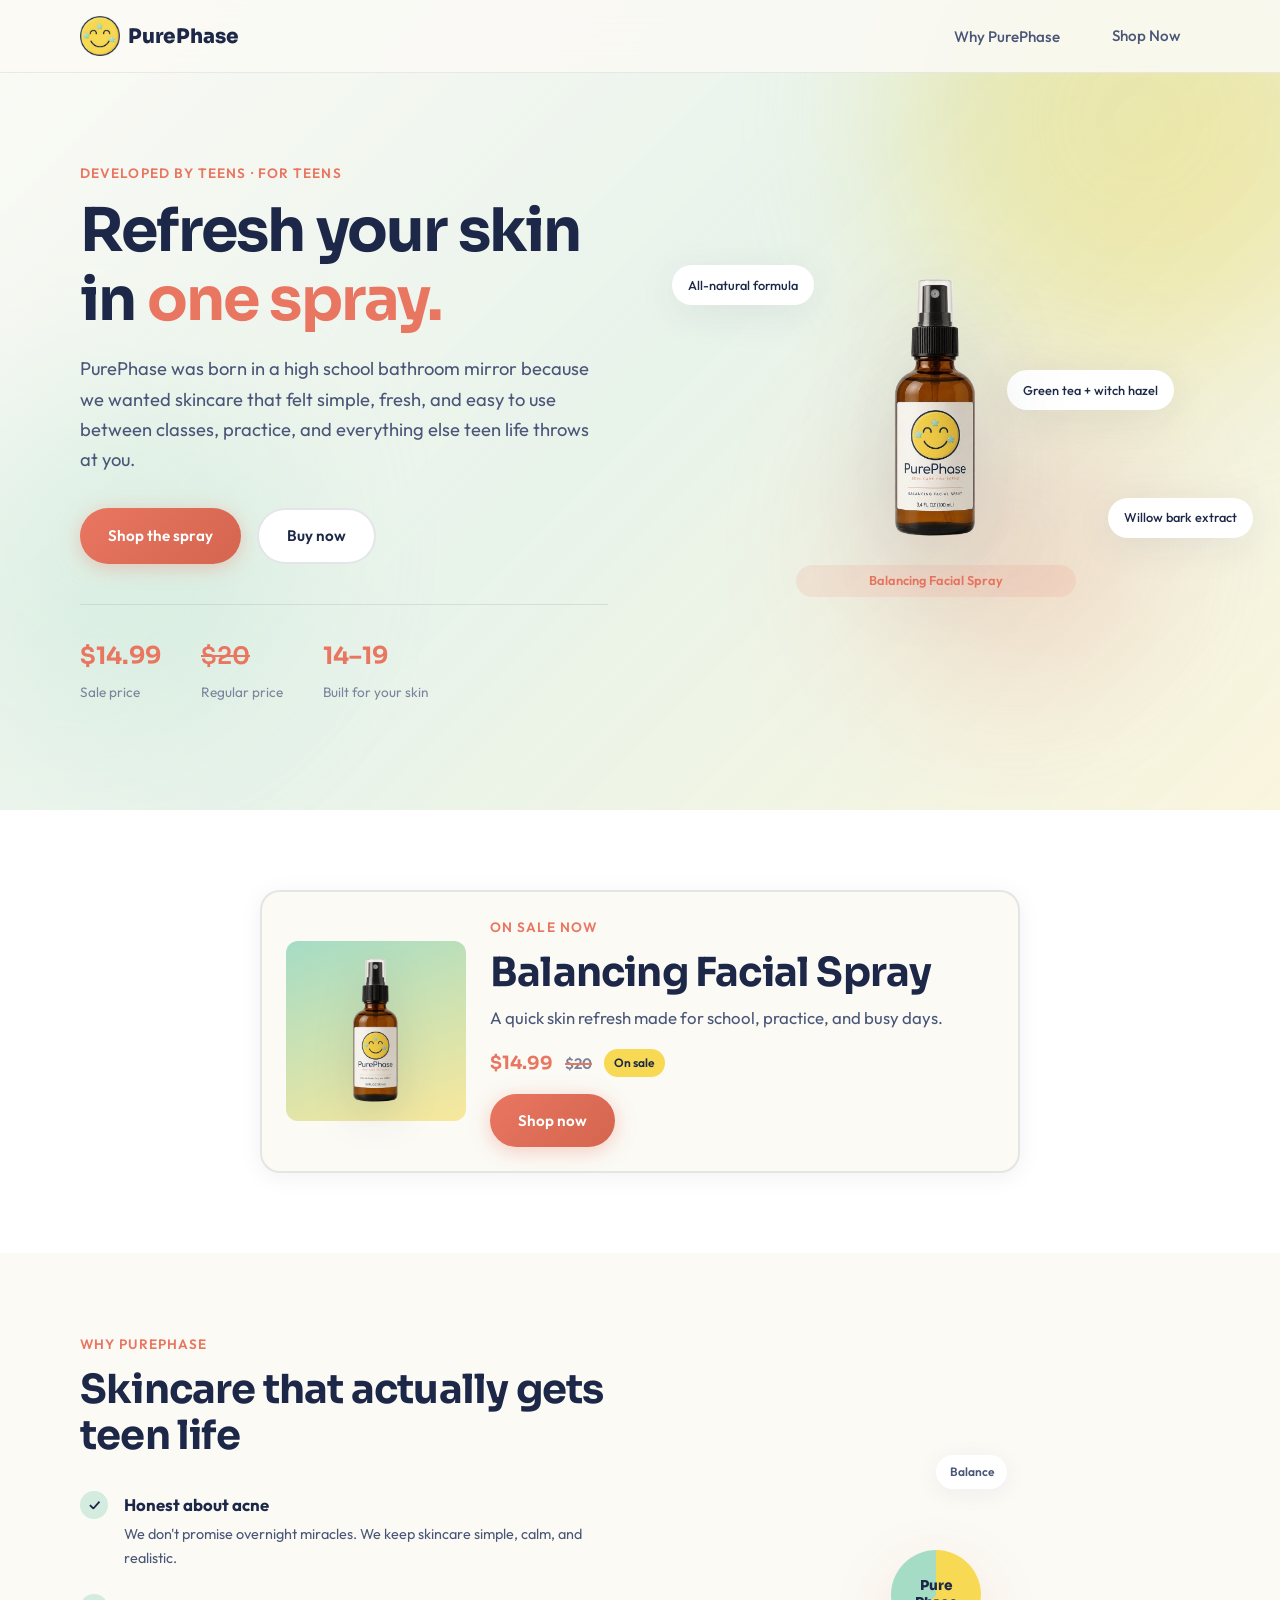
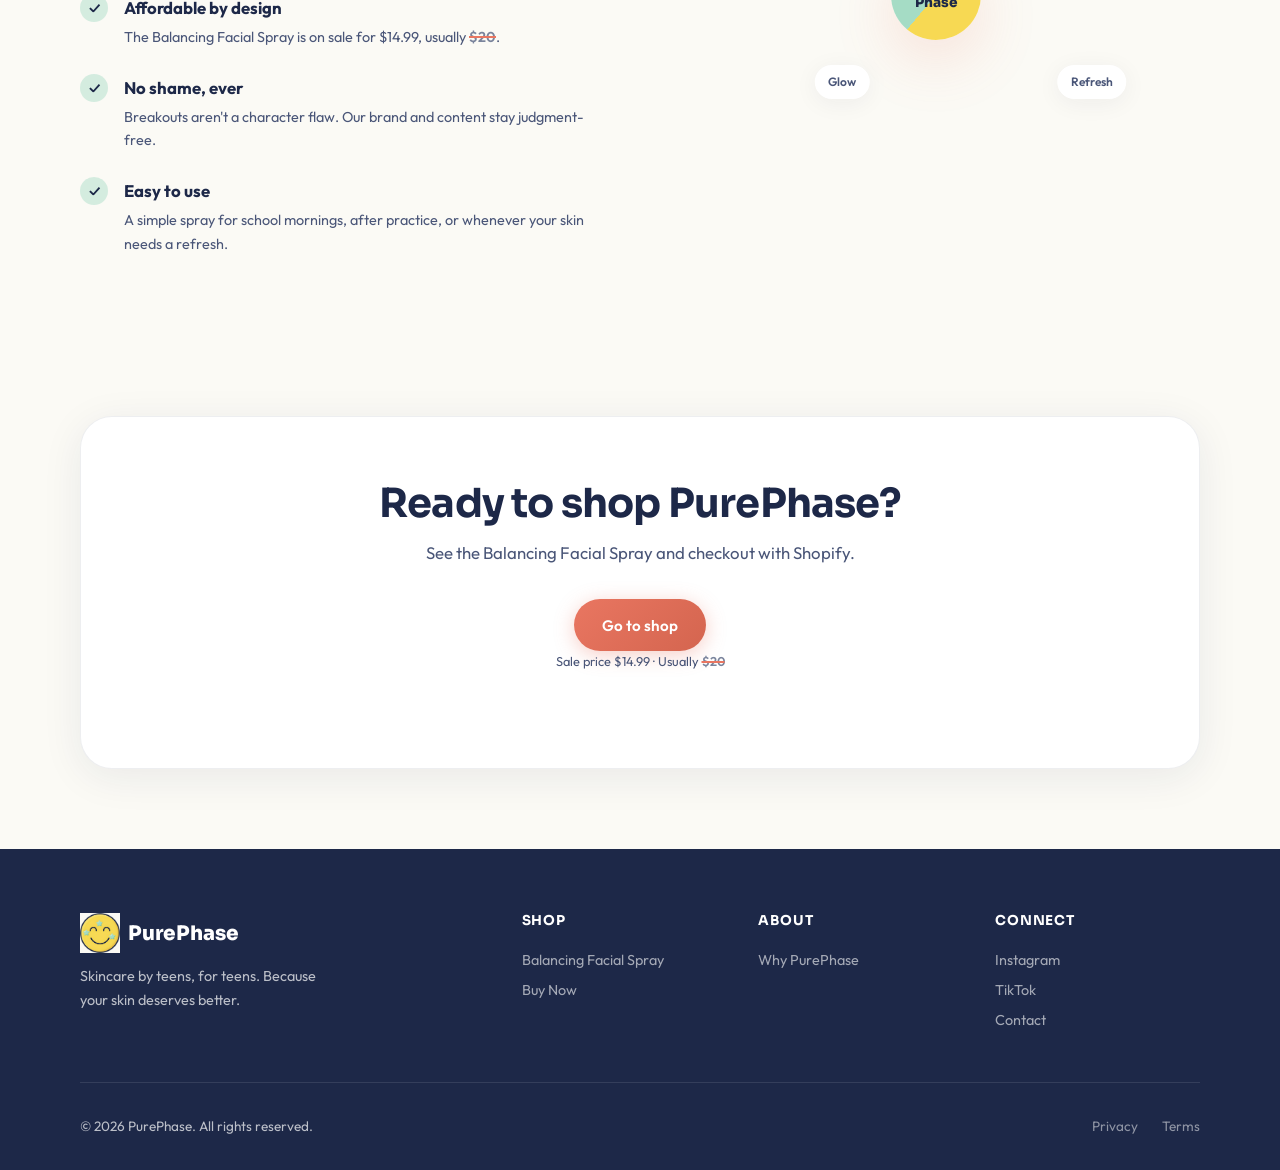
==== commit 2391bbdd: "Add files via upload" ====
--- a/index.html
+++ b/index.html
@@ -44,7 +44,7 @@
           </p>
           <div class="hero-actions">
             <a href="shop.html" class="btn btn-primary">Shop the spray</a>
-            <a href="shop.html" class="btn btn-ghost">Pre-order coming soon</a>
+            <a href="shop.html#buy" class="btn btn-ghost">Buy now</a>
           </div>
           <div class="hero-stats">
             <div class="stat">
@@ -101,7 +101,7 @@
             <span class="old-price">$20</span>
             <span class="badge-accent">On sale</span>
           </div>
-          <a href="shop.html" class="btn btn-primary product-preorder">Shop now</a>
+          <a href="shop.html" class="btn btn-primary product-action">Shop now</a>
         </div>
       </div>
     </section>
@@ -156,7 +156,7 @@
     <section class="cta section">
       <div class="container cta-inner">
         <h2>Ready to shop PurePhase?</h2>
-        <p>See the Balancing Facial Spray and join the preorder list.</p>
+        <p>See the Balancing Facial Spray and checkout with Shopify.</p>
         <a href="shop.html" class="btn btn-primary">Go to shop</a>
         <p class="cta-note">Sale price $14.99 · Usually <span class="old-price old-price-inline">$20</span></p>
       </div>
@@ -176,7 +176,7 @@
         <h4>Shop</h4>
         <ul>
           <li><a href="shop.html">Balancing Facial Spray</a></li>
-          <li><a href="shop.html">Sale Updates</a></li>
+          <li><a href="shop.html#buy">Buy Now</a></li>
         </ul>
       </div>
       <div class="footer-links">
--- a/styles.css
+++ b/styles.css
@@ -545,7 +545,7 @@
   gap: 0.75rem;
 }
 
-.product-preorder {
+.product-action {
   margin-top: 1rem;
 }
 
@@ -638,6 +638,26 @@
   margin-top: 0.55rem;
   background: var(--accent);
   border-radius: 50%;
+}
+
+.shopify-checkout {
+  background: var(--white);
+}
+
+.shopify-inner {
+  background: var(--cream);
+  border: 2px solid rgba(29, 40, 72, 0.1);
+  border-radius: var(--radius-md);
+  padding: 2rem;
+  box-shadow: var(--shadow-card);
+}
+
+.shopify-inner .section-header {
+  margin-bottom: 2rem;
+}
+
+#product-component-1782057044723 {
+  min-height: 240px;
 }
 
 .price {
@@ -798,28 +818,6 @@
   color: var(--ink-muted);
   max-width: 480px;
   margin: 0 auto 2rem;
-}
-
-.signup-form {
-  display: flex;
-  gap: 0.75rem;
-  max-width: 440px;
-  margin: 0 auto 1rem;
-}
-
-.signup-form input {
-  flex: 1;
-  padding: 0.85rem 1.25rem;
-  border: 2px solid rgba(29, 40, 72, 0.12);
-  border-radius: var(--radius-full);
-  font-family: var(--font-body);
-  font-size: 0.95rem;
-  outline: none;
-  transition: border-color 0.2s;
-}
-
-.signup-form input:focus {
-  border-color: var(--accent);
 }
 
 .cta-note {
@@ -1023,10 +1021,6 @@
     flex-wrap: wrap;
   }
 
-  .signup-form {
-    flex-direction: column;
-  }
-
   .footer-grid {
     grid-template-columns: 1fr;
   }
